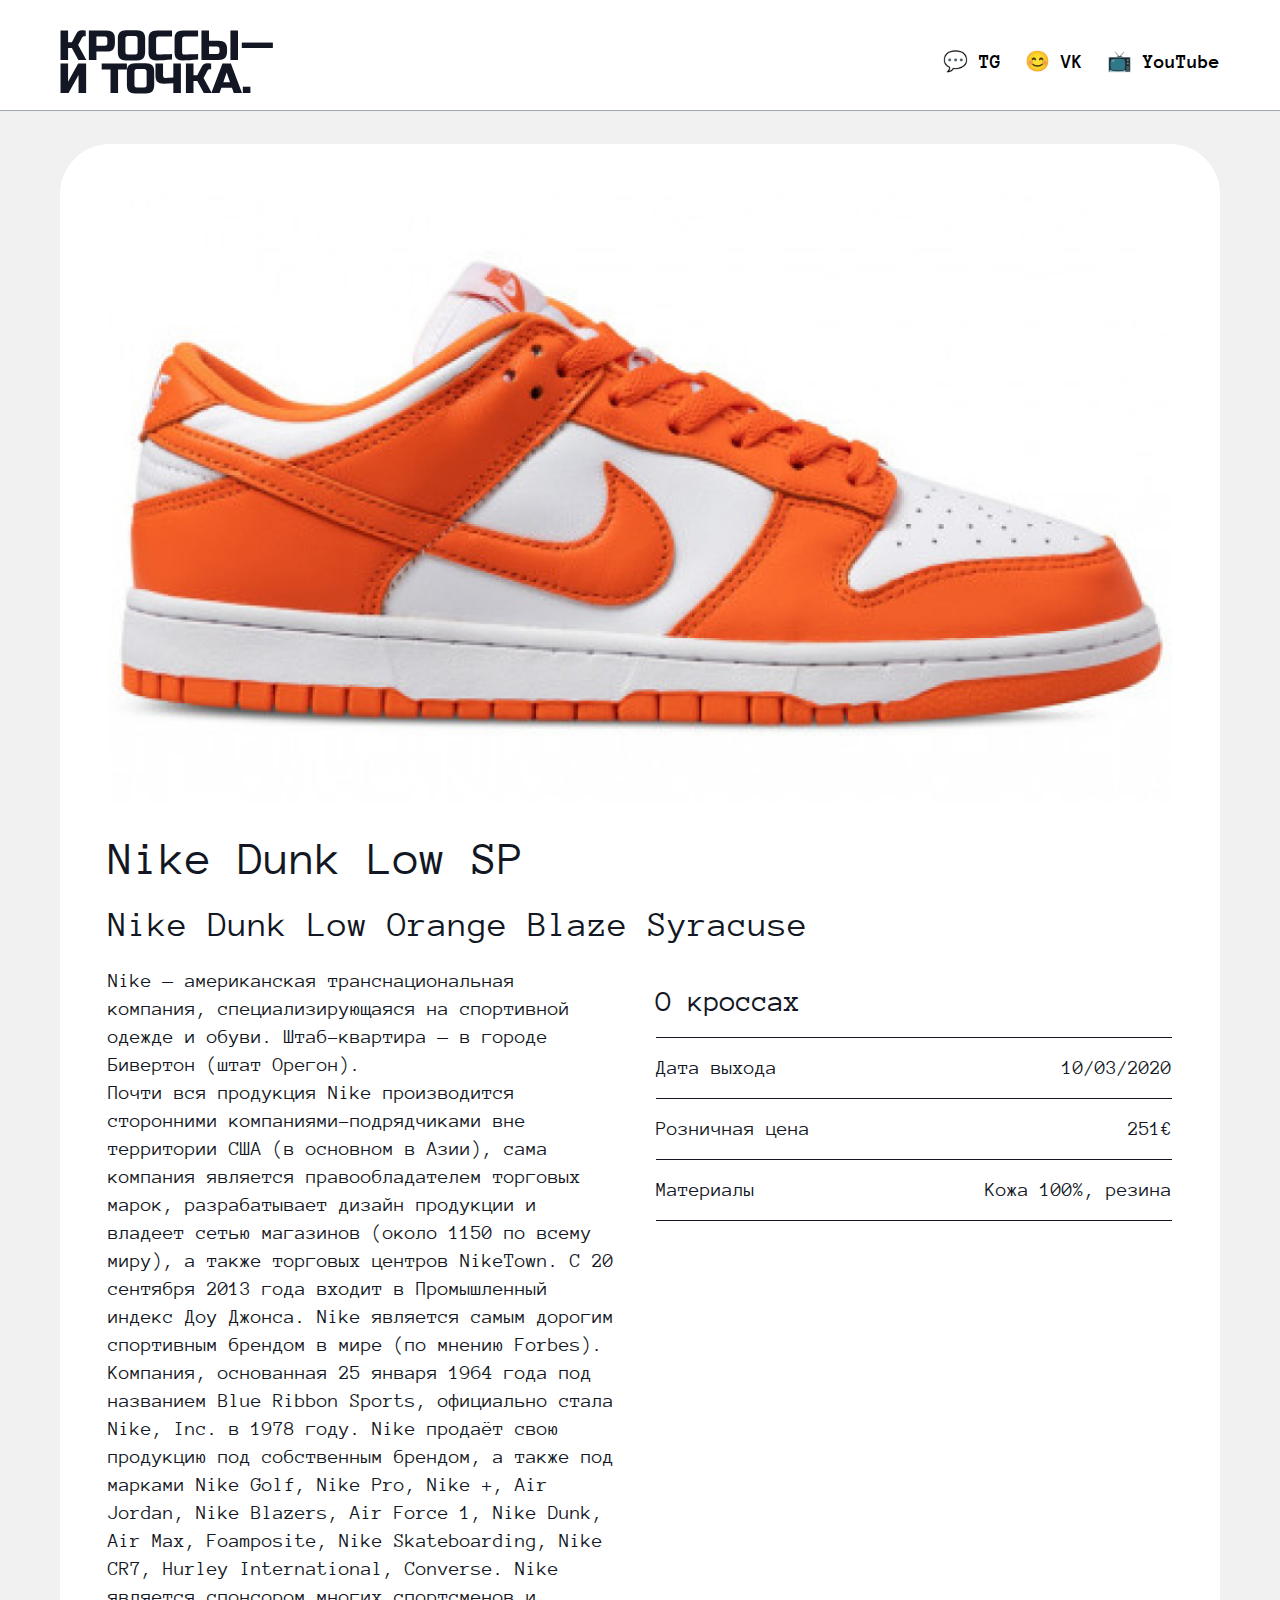
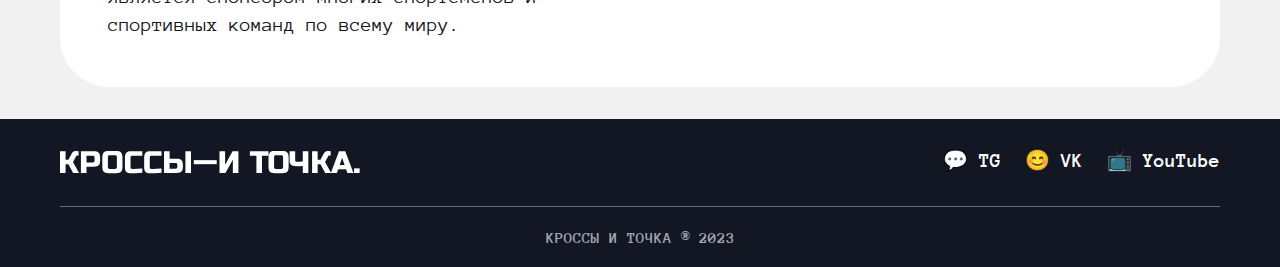
==== product.html @ 734869ab "add product page" ====
<!DOCTYPE html>
<html lang="en">
  <head>
    <meta charset="UTF-8" />
    <meta name="viewport" content="width=device-width, initial-scale=1.0" />
    <link rel="stylesheet" href="./css/style.css" />
    <title>Кроссы — и точка.</title>
  </head>
  <body>
    <div class="wrapper">
      <header id="headerOpen" class="header">
        <div id="headerClose" class="header__container">
          <a href="index.html" class="header__logo">
            <img src="./img/logo.svg" alt="logo" />
          </a>
          <nav class="menu-header">
            <ul class="menu-header__list">
              <li class="menu-header__item">
                <a href="#">💬 TG</a>
              </li>
              <li class="menu-header__item">
                <a href="#">😊 VK</a>
              </li>
              <li class="menu-header__item">
                <a href="#">📺 YouTube</a>
              </li>
            </ul>
          </nav>
          <div class="header__burger">
            <a href="#headerOpen" class="header__open">
              <span></span>
            </a>
            <a href="#headerClose" class="header__close"></a>
          </div>
        </div>
      </header>
      <main class="main">
        <section class="product">
          <div class="product__container">
            <div class="product__body">
              <div class="product__image">
                <img src="img/sneaker7.jpg" alt="sneaker" />
              </div>
              <h1 class="product__title">Nike Dunk Low SP</h1>
              <h2 class="product__subtitle">
                Nike Dunk Low Orange Blaze Syracuse
              </h2>
              <div class="product__content">
                <div class="product__texts">
                  <p class="product__text">
                    Nike — американская транснациональная компания,
                    специализирующаяся на спортивной одежде и обуви.
                    Штаб-квартира — в городе Бивертон (штат Орегон).
                  </p>
                  <p class="product__text">
                    Почти вся продукция Nike производится сторонними
                    компаниями-подрядчиками вне территории США (в основном в
                    Азии), сама компания является правообладателем торговых
                    марок, разрабатывает дизайн продукции и владеет сетью
                    магазинов (около 1150 по всему миру), а также торговых
                    центров NikeTown. С 20 сентября 2013 года входит в
                    Промышленный индекс Доу Джонса. Nike является самым дорогим
                    спортивным брендом в мире (по мнению Forbes).
                  </p>
                  <p class="product__text">
                    Компания, основанная 25 января 1964 года под названием Blue
                    Ribbon Sports, официально стала Nike, Inc. в 1978 году. Nike
                    продаёт свою продукцию под собственным брендом, а также под
                    марками Nike Golf, Nike Pro, Nike +, Air Jordan, Nike
                    Blazers, Air Force 1, Nike Dunk, Air Max, Foamposite, Nike
                    Skateboarding, Nike CR7, Hurley International, Converse.
                    Nike является спонсором многих спортсменов и спортивных
                    команд по всему миру.
                  </p>
                </div>
                <div class="about-product">
                  <h4 class="about-product__title">О кроссах</h4>
                  <div class="about-product__item">
                    <p class="about-product__text">Дата выхода</p>
                    <p class="about-product__text">10/03/2020</p>
                  </div>
                  <div class="about-product__item">
                    <p class="about-product__text">Розничная цена</p>
                    <p class="about-product__text">251€</p>
                  </div>
                  <div class="about-product__item">
                    <p class="about-product__text">Материалы</p>
                    <p class="about-product__text">Кожа 100%, резина</p>
                  </div>
                </div>
              </div>
            </div>
          </div>
        </section>
      </main>
      <footer class="footer">
        <div class="footer__container">
          <div class="footer__top">
            <a href="index.html" class="footer__logo">
              <img src="./img/logo-footer.svg" alt="logo" />
            </a>
            <nav class="footer__menu menu-footer">
              <ul class="menu-footer__list">
                <li class="menu-footer__item">
                  <a href="#">💬 TG</a>
                </li>
                <li class="menu-footer__item">
                  <a href="#">😊 VK</a>
                </li>
                <li class="menu-footer__item">
                  <a href="#">📺 YouTube</a>
                </li>
              </ul>
            </nav>
          </div>
          <div class="footer__bottom">
            <small class="footer__copy">КРОССЫ И ТОЧКА ® 2023</small>
          </div>
        </div>
      </footer>
    </div>
  </body>
</html>
---- css/style.css ----
@import url("https://fonts.googleapis.com/css2?family=Anonymous+Pro:wght@400;700&family=IBM+Plex+Mono:wght@500&display=swap");

/*========================================================================================================================================================*/

* {
  padding: 0px;
  margin: 0px;
  border: 0px;
}
*,
*:before,
*:after {
  box-sizing: border-box;
}
:focus,
:active {
  /* outline: none; */
}
a:focus,
a:active {
  /* outline: none; */
}
html,
body {
  height: 100%;
}
body {
  font-weight: 400;
  background-color: #f1f1f1;
  color: #121723;
  line-height: 1;
  font-family: "Anonymous Pro", sans-serif;
  font-size: 20px;
  text-rendering: optimizeLegibility;
  -ms-text-size-adjust: 100%;
  -moz-text-size-adjust: 100%;
  -webkit-text-size-adjust: 100%;
  -webkit-font-smoothing: antialiased;
  -moz-osx-font-smoothing: grayscale;
}
input,
button,
textarea {
  font-family: "Anonymous Pro", sans-serif;
  font-size: inherit;
}
button {
  cursor: pointer;
  color: inherit;
  background-color: inherit;
}
a {
  color: inherit;
}
a:link,
a:visited {
  text-decoration: none;
}
a:hover {
  text-decoration: none;
}
ul li {
  list-style: none;
}
img {
  vertical-align: top;
}
h1,
h2,
h3,
h4,
h5,
h6 {
  font-weight: inherit;
  font-size: inherit;
}

/*========================================================================================================================================================*/

.wrapper {
  width: 100%;
  min-height: 100lvh;
  overflow: hidden;
  display: flex;
  flex-direction: column;
}
.main {
  flex: 1 1 auto;
}

[class*="__container"] {
  max-width: 1190px;
  margin: 0 auto;
  padding: 0px 15px;
}

/*========================================================================================================================================================*/

.header {
  width: 100%;
  position: fixed;
  background-color: #fff;
  padding: 30px 0 16px;
  border-bottom: 1px solid #a1a6b4;
  z-index: 5;
}
.header__container {
  display: flex;
  justify-content: space-between;
  align-items: center;
  gap: 20px;
}
.header__logo {
}
.header__menu {
}
.menu-header {
}
.menu-header__list {
  display: flex;
  justify-content: center;
  align-items: center;
  flex-wrap: wrap;
  gap: 24px;
}
.menu-header__item a {
  color: #000;
  font-weight: 700;
  transition: all 0.3s ease 0s;
}
.header__burger {
  display: none;
}
/*========================================================================================================================================================*/

.main__collection {
}
.collection {
  padding: 25px 0px;
  padding-top: 140px;
}
.collection__container {
}
.collection__title {
  font-family: "IBM Plex Mono", monospace;
  color: #121723;
  font-size: 48px;
  font-weight: 500;
  line-height: 100%;
}
.collection__title:not(:last-child) {
  margin: 0px 0px 24px 0px;
}
.collection__body {
  display: grid;
  align-items: start;
  grid-template-columns: repeat(3, 1fr);
  gap: 24px;
}
.collection__item {
  overflow: hidden;
  border-radius: 12px;
  flex: 0 1 31.7%;
  display: flex;
  flex-direction: column;
}
.item-collection {
  background-color: #fff;
}
.item-collection__body {
  flex: 1 1 auto;
  padding: 32px 24px;
}
.item-collection__image {
  display: flex;
  justify-content: center;
  align-items: center;
}
.item-collection__image img {
  transition: all 0.3s ease 0s;
  max-width: 100%;
}
.item-collection__name {
  display: inline-block;
  font-size: 26px;
  font-weight: 700;
}
.item-collection__name:not(:last-child) {
  margin: 0px 0px 10px 0px;
}
.item-collection__text {
}
/*========================================================================================================================================================*/

.product {
  padding: 32px 0px;
  padding-top: 144px;
}
.product__container {
}
.product__body {
  padding: 48px;
  border-radius: 50px;
  background-color: #fff;
}
.product__image {
  width: 100%;
}
.product__image:not(:last-child) {
  margin: 0px 0px 32px 0px;
}
.product__image img {
  width: 100%;
  height: auto;
  object-fit: cover;
}
.product__title {
  font-size: 48px;
  font-weight: 400;
  line-height: 100%;
}
.product__title:not(:last-child) {
  margin: 0px 0px 24px 0px;
}
.product__subtitle {
  font-size: 36px;
  font-weight: 400;
  line-height: 100%;
}
.product__subtitle:not(:last-child) {
  margin: 0px 0px 24px 0px;
}
.product__content {
  display: grid;
  grid-template-columns: 1fr 1fr;
  gap: 32px;
}
.product__texts {
}
.product__text {
  line-height: 1.4;
}
.about-product {
}
.about-product__title {
  font-size: 30px;
  font-weight: 400;
  padding: 20px 0;
  border-bottom: 1px solid #121723;
}
.about-product__item {
  padding: 20px 0;
  border-bottom: 1px solid #121723;
  display: flex;
  justify-content: space-between;
  align-items: center;
  gap: 20px;
}
.about-product__text {
}
.about-product__text:nth-child(1) {
  text-align: start;
}
.about-product__text:nth-child(2) {
  text-align: end;
}
/*========================================================================================================================================================*/

.footer {
  color: #fff;
  background-color: #121723;
}
.footer__container {
}
.footer__top {
  padding: 32px 0px;
  display: flex;
  justify-content: space-between;
  gap: 20px;
}
.footer__top:not(:last-child) {
  border-bottom: 1px solid rgba(230, 232, 236, 0.4);
}
.footer__logo {
}
.footer__menu {
}
.menu-footer {
}
.menu-footer__list {
  display: flex;
  flex-wrap: wrap;
  gap: 24px;
}
.menu-footer__item a {
  transition: all 0.3s ease 0s;
  font-weight: 700;
}
.footer__bottom {
  padding: 20px 0px;
  text-align: center;
}
.footer__copy {
  color: #a1a6b4;
  font-size: 16px;
  font-weight: 700;
}

@media (max-width: 991.98px) {
  /* Grid */
  .collection__body {
    grid-template-columns: 1fr 1fr;
  }
  .collection__item {
    height: 100%;
  }

  /* Masonory */
  /* .collection__body {
    display: block;
    column-count: 2;
    column-gap: 10px;
    column-fill: balance;
  }
  .collection__item {
    margin-bottom: 10px;
    break-inside: avoid;
  } */
}
@media (max-width: 600px) {
  .product__content {
    grid-template-columns: 1fr;
  }
}
@media (max-width: 467.98px) {
  .collection__title {
    font-size: 30px;
  }
  .menu-header {
    padding: 40px 20px;
    top: 110%;
    left: 0%;
    translate: 0px -30px;
    opacity: 0;
    visibility: hidden;
    width: 100%;
    position: absolute;
    background-color: #fff;
    transition: all 0.3s ease 0s;
  }
  .header:target .menu-header {
    translate: 0px -0px;
    opacity: 1;
    visibility: visible;
  }
  .menu-header__list {
    flex-direction: column;
  }
  .header__logo img {
    max-width: 150px;
  }
  .header__burger {
    display: block;
  }
  .header__open,
  .header__close {
    position: relative;
    display: block;
    width: 30px;
    height: 20px;
    transition: all 0.3s ease 0s;
  }
  .header__open span,
  .header__open::before,
  .header__open::after {
    position: absolute;
    height: 2px;
    width: 100%;
    background-color: #121723;
  }

  .header__open::before,
  .header__open::after {
    content: "";
  }
  .header__open span {
    top: 0;
  }
  .header__open::before {
    top: calc(50% - 1px);
  }
  .header__open::after {
    bottom: 0;
  }

  .header__close::before,
  .header__close::after {
    content: "";
    position: absolute;
    height: 2px;
    right: 0;
    width: 100%;
    background-color: #121723;
  }
  .header__close::before {
    top: calc(50% - 1px);
    transform: rotate(-45deg);
  }
  .header__close::after {
    bottom: calc(50% - 1px);
    transform: rotate(45deg);
  }

  .header:target .header__open {
    width: 0;
    height: 0;
    opacity: 0;
    visibility: hidden;
  }
  .header__close {
    width: 0;
    height: 0;
    opacity: 0;
    visibility: hidden;
  }
  .header:target .header__close {
    width: 30px;
    height: 20px;
    opacity: 1;
    visibility: visible;
  }

  /* Grid */
  .collection__body {
    grid-template-columns: 1fr;
  }

  /* Masonory */
  /* .collection__body {
      column-count: 1;
    }
   */
  .footer__top {
    gap: 30px;
    flex-direction: column;
    justify-content: center;
  }
  .footer__logo img {
    max-width: 100%;
  }
  .product__body {
    padding: 24px;
    border-radius: 30px;
    background-color: #fff;
  }
  .product__title {
    font-size: 30px;
  }
  .product__subtitle {
    font-size: 20px;
  }
  .product__text {
    font-size: 16px;
  }
  .about-product__text {
    font-size: 16px;
  }
  .product {
    padding: 25px 0px;
    padding-top: 120px;
  }
}

@media (any-hover: hover) {
  .item-collection__image:hover img {
    scale: 1.1;
  }
  .menu-header__item a:hover {
    color: #5b5b5b;
  }
  .menu-footer__item a:hover {
    color: #b4b4b4;
  }
}
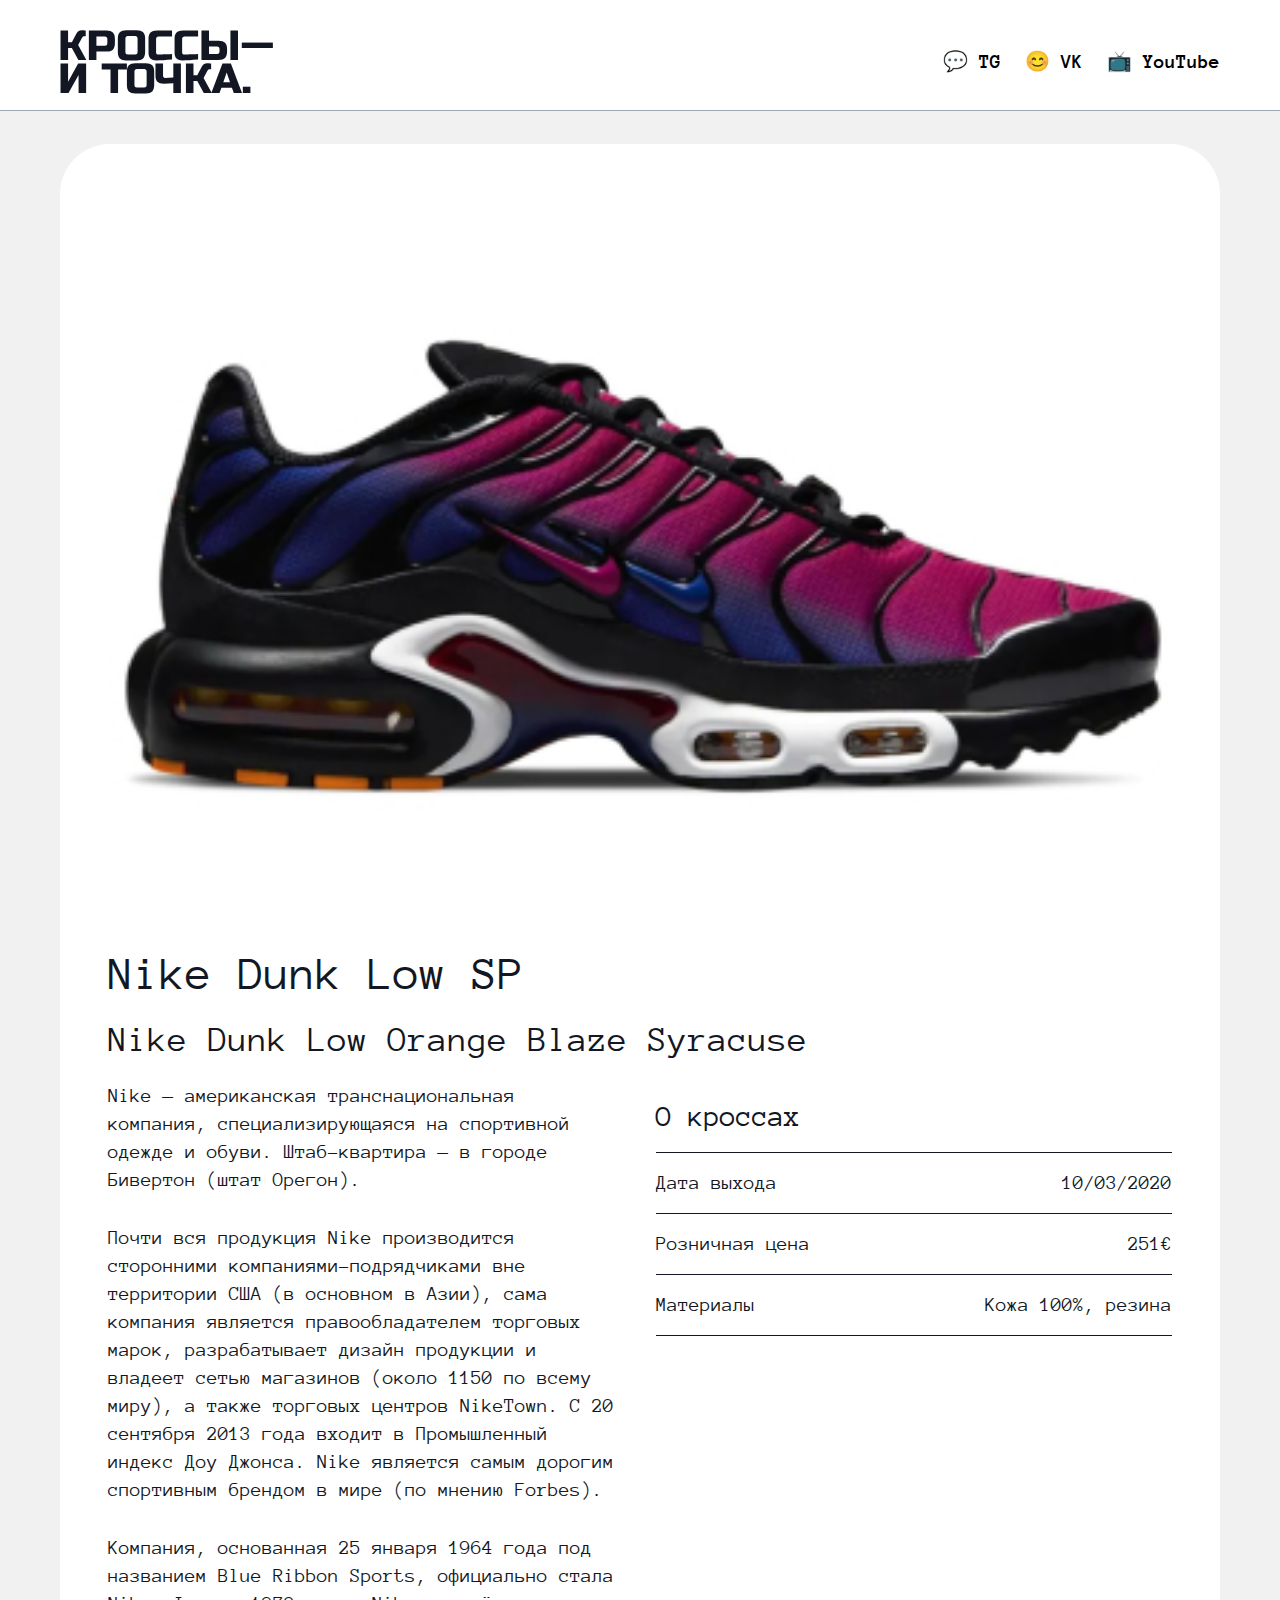
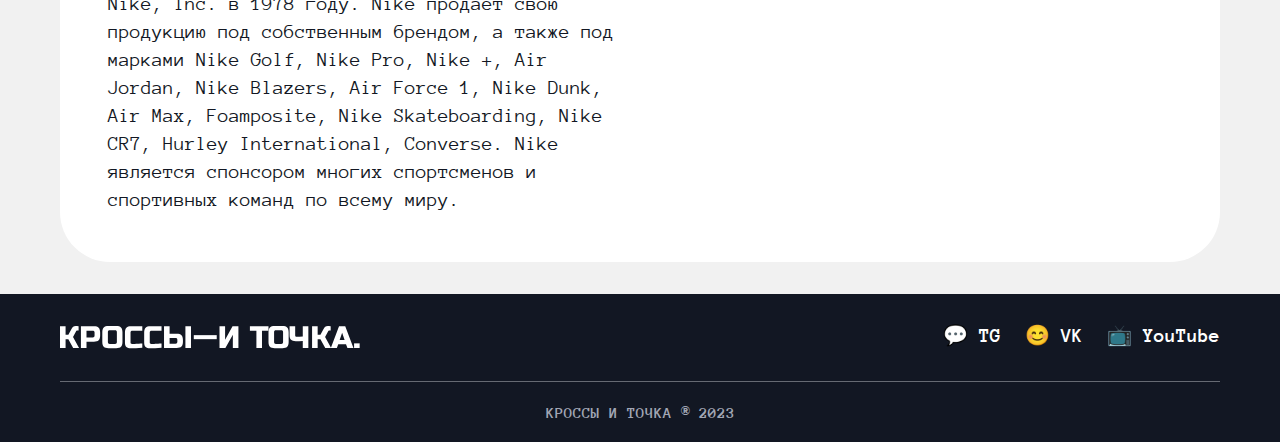
==== commit 439eda89: "change image" ====
--- a/product.html
+++ b/product.html
@@ -39,7 +39,7 @@
           <div class="product__container">
             <div class="product__body">
               <div class="product__image">
-                <img src="img/sneaker7.jpg" alt="sneaker" />
+                <img src="img/sneaker1.jpg" alt="sneaker" />
               </div>
               <h1 class="product__title">Nike Dunk Low SP</h1>
               <h2 class="product__subtitle">
--- a/css/style.css
+++ b/css/style.css
@@ -240,6 +240,9 @@
 .product__text {
   line-height: 1.4;
 }
+.product__text:not(:last-child) {
+  margin: 0px 0px 30px 0px;
+}
 .about-product {
 }
 .about-product__title {
